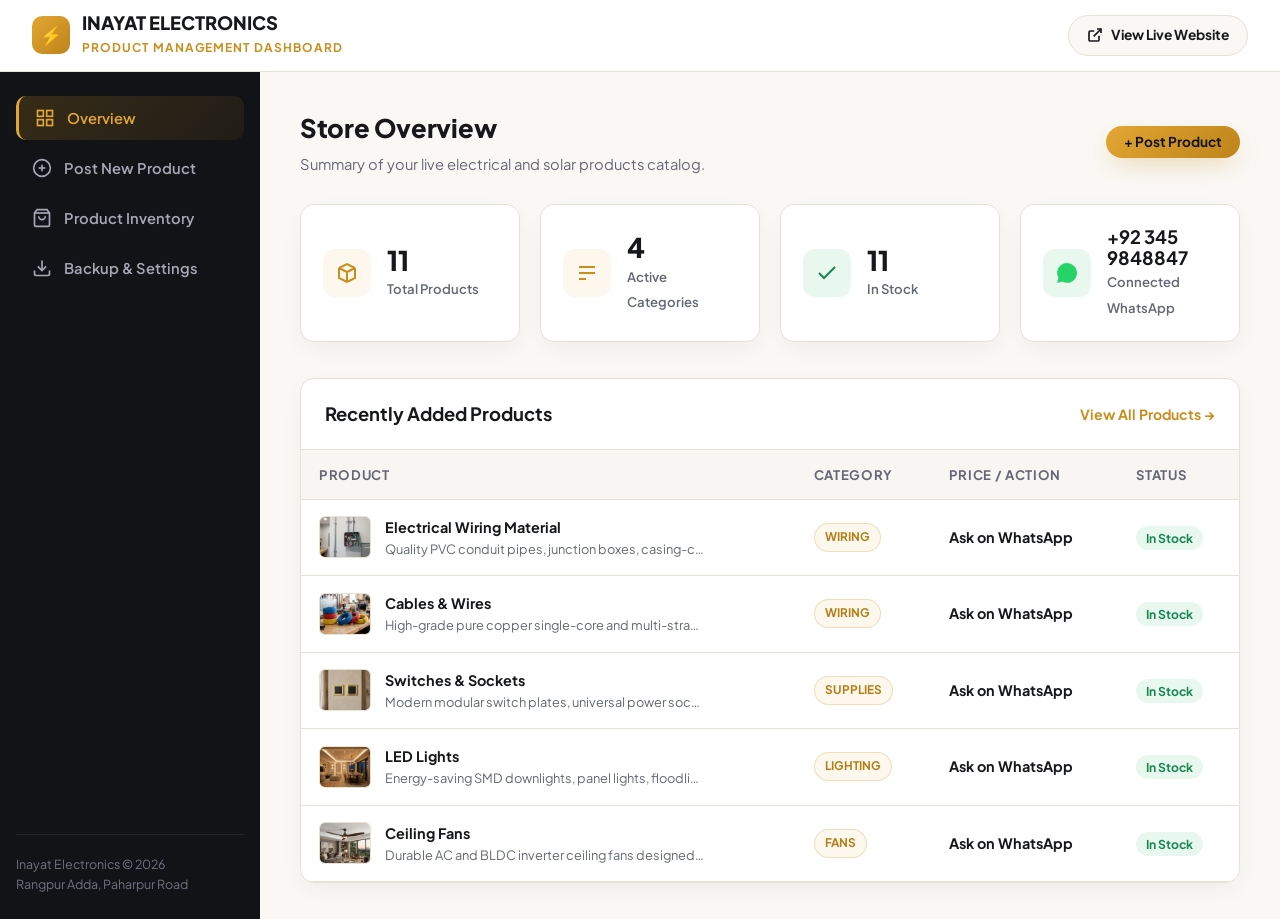
==== admin.html @ 4713bf26 "Add Product Posting Dashboard (admin.html, products.js, admin.css, admin.js)" ====
<!DOCTYPE html>
<html lang="en">
<head>
  <meta charset="UTF-8">
  <meta name="viewport" content="width=device-width, initial-scale=1.0">
  <title>Product Dashboard | Inayat Electronics</title>
  <meta name="robots" content="noindex, nofollow">

  <!-- Google Fonts -->
  <link rel="preconnect" href="https://fonts.googleapis.com">
  <link rel="preconnect" href="https://fonts.gstatic.com" crossorigin>
  <link href="https://fonts.googleapis.com/css2?family=Plus+Jakarta+Sans:wght@400;500;600;700;800&display=swap" rel="stylesheet">

  <!-- Public Design System + Admin Dashboard CSS -->
  <link rel="stylesheet" href="css/style.css">
  <link rel="stylesheet" href="css/admin.css">
</head>
<body class="admin-body">

  <!-- Admin Header -->
  <header class="admin-header">
    <a href="admin.html" class="admin-brand">
      <div class="admin-logo-badge">⚡</div>
      <div class="admin-title-wrap">
        <h1>INAYAT ELECTRONICS</h1>
        <span>Product Management Dashboard</span>
      </div>
    </a>

    <div class="admin-header-actions">
      <a href="index.html" class="btn-header-site" target="_blank" rel="noopener">
        <svg width="16" height="16" viewBox="0 0 24 24" fill="none" stroke="currentColor" stroke-width="2.5"><path d="M18 13v6a2 2 0 0 1-2 2H5a2 2 0 0 1-2-2V8a2 2 0 0 1 2-2h6"></path><polyline points="15 3 21 3 21 9"></polyline><line x1="10" y1="14" x2="21" y2="3"></line></svg>
        <span>View Live Website</span>
      </a>
    </div>
  </header>

  <!-- Admin Main Layout -->
  <div class="admin-layout">
    <!-- Sidebar Navigation -->
    <aside class="admin-sidebar">
      <nav class="admin-nav">
        <button class="nav-item-btn active" data-tab="overview">
          <svg viewBox="0 0 24 24" fill="none" stroke="currentColor" stroke-width="2"><rect x="3" y="3" width="7" height="7"></rect><rect x="14" y="3" width="7" height="7"></rect><rect x="14" y="14" width="7" height="7"></rect><rect x="3" y="14" width="7" height="7"></rect></svg>
          <span>Overview</span>
        </button>
        <button class="nav-item-btn" data-tab="post-product">
          <svg viewBox="0 0 24 24" fill="none" stroke="currentColor" stroke-width="2"><circle cx="12" cy="12" r="10"></circle><line x1="12" y1="8" x2="12" y2="16"></line><line x1="8" y1="12" x2="16" y2="12"></line></svg>
          <span>Post New Product</span>
        </button>
        <button class="nav-item-btn" data-tab="inventory">
          <svg viewBox="0 0 24 24" fill="none" stroke="currentColor" stroke-width="2"><path d="M6 2L3 6v14a2 2 0 0 0 2 2h14a2 2 0 0 0 2-2V6l-3-4z"></path><line x1="3" y1="6" x2="21" y2="6"></line><path d="M16 10a4 4 0 0 1-8 0"></path></svg>
          <span>Product Inventory</span>
        </button>
        <button class="nav-item-btn" data-tab="backup">
          <svg viewBox="0 0 24 24" fill="none" stroke="currentColor" stroke-width="2"><path d="M21 15v4a2 2 0 0 1-2 2H5a2 2 0 0 1-2-2v-4"></path><polyline points="7 10 12 15 17 10"></polyline><line x1="12" y1="15" x2="12" y2="3"></line></svg>
          <span>Backup &amp; Settings</span>
        </button>
      </nav>

      <div class="sidebar-footer">
        <p>Inayat Electronics &copy; 2026</p>
        <p>Rangpur Adda, Paharpur Road</p>
      </div>
    </aside>

    <!-- Main Workspace -->
    <main class="admin-main">
      
      <!-- TAB 1: OVERVIEW -->
      <section id="tab-overview" class="tab-content active">
        <div class="page-header-row">
          <div>
            <h2>Store Overview</h2>
            <p>Summary of your live electrical and solar products catalog.</p>
          </div>
          <button class="btn btn-gold btn-sm" onclick="switchAdminTab('post-product')">
            + Post Product
          </button>
        </div>

        <div class="stats-grid">
          <div class="stat-card">
            <div class="stat-icon">
              <svg viewBox="0 0 24 24" fill="none" stroke="currentColor" stroke-width="2"><path d="M20 7l-8-4-8 4m16 0l-8 4m8-4v10l-8 4m0-10L4 7m8 4v10M4 7v10l8 4"></path></svg>
            </div>
            <div class="stat-info">
              <h3 id="statTotalProducts">0</h3>
              <span>Total Products</span>
            </div>
          </div>

          <div class="stat-card">
            <div class="stat-icon">
              <svg viewBox="0 0 24 24" fill="none" stroke="currentColor" stroke-width="2"><path d="M4 6h16M4 12h16M4 18h7"></path></svg>
            </div>
            <div class="stat-info">
              <h3 id="statCategories">4</h3>
              <span>Active Categories</span>
            </div>
          </div>

          <div class="stat-card">
            <div class="stat-icon" style="background-color: #E8F8EE; color: #198754;">
              <svg viewBox="0 0 24 24" fill="none" stroke="currentColor" stroke-width="2"><polyline points="20 6 9 17 4 12"></polyline></svg>
            </div>
            <div class="stat-info">
              <h3 id="statInStock">0</h3>
              <span>In Stock</span>
            </div>
          </div>

          <div class="stat-card">
            <div class="stat-icon" style="background-color: #E8F8EE; color: #25D366;">
              <svg viewBox="0 0 24 24" fill="currentColor"><path d="M12.04 2c-5.46 0-9.91 4.45-9.91 9.91 0 1.75.46 3.45 1.32 4.95L2.05 22l5.25-1.38c1.45.79 3.08 1.21 4.74 1.21 5.46 0 9.91-4.45 9.91-9.91 0-2.65-1.03-5.14-2.9-7.01A9.82 9.82 0 0012.04 2z"/></svg>
            </div>
            <div class="stat-info">
              <h3 style="font-size: 1.15rem; font-weight: 700;">+92 345 9848847</h3>
              <span>Connected WhatsApp</span>
            </div>
          </div>
        </div>

        <div class="table-card">
          <div style="padding: 20px 24px; border-bottom: 1px solid var(--admin-border); display: flex; align-items: center; justify-content: space-between;">
            <h3 style="font-size: 1.15rem; font-weight: 700;">Recently Added Products</h3>
            <a href="#" onclick="switchAdminTab('inventory'); return false;" style="font-size: 0.88rem; font-weight: 700; color: var(--admin-gold);">View All Products &rarr;</a>
          </div>
          <table class="admin-table">
            <thead>
              <tr>
                <th>Product</th>
                <th>Category</th>
                <th>Price / Action</th>
                <th>Status</th>
              </tr>
            </thead>
            <tbody id="recentProductsTableBody">
              <!-- Rendered via JS -->
            </tbody>
          </table>
        </div>
      </section>

      <!-- TAB 2: POST NEW PRODUCT -->
      <section id="tab-post-product" class="tab-content">
        <div class="page-header-row">
          <div>
            <h2>Post a New Product</h2>
            <p>Add a product to your online catalog with real-time preview.</p>
          </div>
        </div>

        <div class="creator-split-grid">
          <!-- Form Panel -->
          <div class="form-panel-card">
            <form id="productCreatorForm">
              <div class="admin-form-group">
                <label for="postName" class="admin-form-label">Product Name / Title *</label>
                <input type="text" id="postName" class="admin-form-input" placeholder="e.g. Inverex Veyron 3.2kW Solar Inverter" required>
              </div>

              <div class="admin-form-row">
                <div class="admin-form-group">
                  <label for="postCategory" class="admin-form-label">Category *</label>
                  <select id="postCategory" class="admin-form-select">
                    <option value="wiring">Wiring &amp; Protection</option>
                    <option value="fixtures">Lighting &amp; Fans</option>
                    <option value="solar">Solar Energy</option>
                    <option value="supplies">Electrical Supplies</option>
                  </select>
                </div>

                <div class="admin-form-group">
                  <label for="postTag" class="admin-form-label">Badge Tag (e.g. Solar, Fans, Wiring)</label>
                  <input type="text" id="postTag" class="admin-form-input" placeholder="e.g. Solar">
                </div>
              </div>

              <div class="admin-form-group">
                <label for="postPrice" class="admin-form-label">Price Display (Optional)</label>
                <input type="text" id="postPrice" class="admin-form-input" placeholder="e.g. Rs. 4,500 or leave as Ask on WhatsApp" value="Ask on WhatsApp">
              </div>

              <div class="admin-form-group">
                <label for="postDesc" class="admin-form-label">Short Description *</label>
                <textarea id="postDesc" class="admin-form-textarea" rows="3" placeholder="Describe key specs, wattage, warranty, or brand details..." required></textarea>
              </div>

              <!-- Product Image Selection -->
              <div class="admin-form-group">
                <label class="admin-form-label">Product Image *</label>
                <input type="text" id="postImage" class="admin-form-input" placeholder="Image path or URL" value="assets/images/solar-inverter.jpg">
                
                <div style="margin-top: 8px;">
                  <span style="font-size: 0.8rem; color: var(--admin-text-muted); font-weight: 600;">Or pick from shop gallery:</span>
                  <div class="image-preset-picker" id="presetPicker">
                    <button type="button" class="preset-img-btn" data-img="assets/images/solar-inverter.jpg" title="Solar Inverter">
                      <img src="assets/images/solar-inverter.jpg" alt="Solar Inverter">
                    </button>
                    <button type="button" class="preset-img-btn" data-img="assets/images/solar-installation.jpg" title="Solar Panels">
                      <img src="assets/images/solar-installation.jpg" alt="Solar Panels">
                    </button>
                    <button type="button" class="preset-img-btn" data-img="assets/images/solar-battery.jpg" title="Solar Battery">
                      <img src="assets/images/solar-battery.jpg" alt="Solar Battery">
                    </button>
                    <button type="button" class="preset-img-btn" data-img="assets/images/ceiling-fan.jpg" title="Ceiling Fan">
                      <img src="assets/images/ceiling-fan.jpg" alt="Ceiling Fan">
                    </button>
                    <button type="button" class="preset-img-btn" data-img="assets/images/exhaust-fan.jpg" title="Exhaust Fan">
                      <img src="assets/images/exhaust-fan.jpg" alt="Exhaust Fan">
                    </button>
                    <button type="button" class="preset-img-btn" data-img="assets/images/led-lighting.jpg" title="LED Lighting">
                      <img src="assets/images/led-lighting.jpg" alt="LED Lighting">
                    </button>
                    <button type="button" class="preset-img-btn" data-img="assets/images/switches-sockets.jpg" title="Switches & Sockets">
                      <img src="assets/images/switches-sockets.jpg" alt="Switches & Sockets">
                    </button>
                    <button type="button" class="preset-img-btn" data-img="assets/images/distribution-board.jpg" title="Breaker Panel">
                      <img src="assets/images/distribution-board.jpg" alt="Distribution Board">
                    </button>
                    <button type="button" class="preset-img-btn" data-img="assets/images/cables-wires.jpg" title="Cables & Wires">
                      <img src="assets/images/cables-wires.jpg" alt="Cables & Wires">
                    </button>
                    <button type="button" class="preset-img-btn" data-img="assets/images/home-wiring.jpg" title="Wiring Materials">
                      <img src="assets/images/home-wiring.jpg" alt="Wiring Materials">
                    </button>
                  </div>
                </div>

                <div style="margin-top: 10px;">
                  <label class="upload-file-btn">
                    <svg width="18" height="18" viewBox="0 0 24 24" fill="none" stroke="currentColor" stroke-width="2"><path d="M21 15v4a2 2 0 0 1-2 2H5a2 2 0 0 1-2-2v-4"></path><polyline points="17 8 12 3 7 8"></polyline><line x1="12" y1="3" x2="12" y2="15"></line></svg>
                    <span>Upload Custom Photo From Computer</span>
                    <input type="file" id="postImageUpload" accept="image/*" style="display: none;">
                  </label>
                </div>
              </div>

              <div class="checkbox-row">
                <input type="checkbox" id="postInStock" checked>
                <label for="postInStock">Product is currently Available in Stock</label>
              </div>

              <button type="submit" class="btn-admin-primary">
                <svg width="18" height="18" viewBox="0 0 24 24" fill="none" stroke="currentColor" stroke-width="2.5"><line x1="12" y1="5" x2="12" y2="19"></line><line x1="5" y1="12" x2="19" y2="12"></line></svg>
                <span>Publish Product to Website</span>
              </button>
            </form>
          </div>

          <!-- Sticky Live Preview Panel -->
          <div class="preview-panel-card">
            <h3>Live Card Preview</h3>
            <p class="preview-sub">This is exactly how the product card appears to customers on your live site.</p>
            
            <div id="cardPreviewContainer">
              <!-- Dynamically populated -->
            </div>
          </div>
        </div>
      </section>

      <!-- TAB 3: INVENTORY MANAGEMENT -->
      <section id="tab-inventory" class="tab-content">
        <div class="page-header-row">
          <div>
            <h2>Product Inventory</h2>
            <p>Manage, edit, toggle stock, or remove products.</p>
          </div>
          <button class="btn btn-gold btn-sm" onclick="switchAdminTab('post-product')">
            + Add Product
          </button>
        </div>

        <div class="inventory-controls-row">
          <div class="inventory-search-wrap">
            <svg class="inventory-search-icon" viewBox="0 0 24 24" fill="none" stroke="currentColor" stroke-width="2"><circle cx="11" cy="11" r="8"></circle><line x1="21" y1="21" x2="16.65" y2="16.65"></line></svg>
            <input type="text" id="inventorySearch" class="admin-form-input" placeholder="Search product name...">
          </div>

          <div style="display: flex; gap: 10px;">
            <select id="inventoryCategoryFilter" class="admin-form-select" style="width: auto;">
              <option value="all">All Categories</option>
              <option value="wiring">Wiring &amp; Protection</option>
              <option value="fixtures">Lighting &amp; Fans</option>
              <option value="solar">Solar Energy</option>
              <option value="supplies">Electrical Supplies</option>
            </select>
          </div>
        </div>

        <div class="table-card">
          <table class="admin-table">
            <thead>
              <tr>
                <th>Product</th>
                <th>Category</th>
                <th>Price</th>
                <th>Status</th>
                <th>WhatsApp Action</th>
                <th style="text-align: right;">Actions</th>
              </tr>
            </thead>
            <tbody id="inventoryTableBody">
              <!-- Rendered via JS -->
            </tbody>
          </table>
        </div>
      </section>

      <!-- TAB 4: BACKUP & SETTINGS -->
      <section id="tab-backup" class="tab-content">
        <div class="page-header-row">
          <div>
            <h2>Backup &amp; Catalog Settings</h2>
            <p>Export your inventory for safety or reset catalog anytime.</p>
          </div>
        </div>

        <div class="creator-split-grid">
          <div class="form-panel-card">
            <h3 style="font-size: 1.15rem; font-weight: 700; margin-bottom: 12px;">Export Products Backup</h3>
            <p style="font-size: 0.9rem; color: var(--admin-text-muted); margin-bottom: 18px;">
              Download a JSON backup of all your products. You can save this file on your computer or share it.
            </p>
            <button class="btn btn-gold btn-sm" id="btnExportJSON">
              Download Products JSON
            </button>

            <hr style="margin: 28px 0; border: none; border-top: 1px solid var(--admin-border);">

            <h3 style="font-size: 1.15rem; font-weight: 700; margin-bottom: 12px;">Restore / Import Products</h3>
            <p style="font-size: 0.9rem; color: var(--admin-text-muted); margin-bottom: 14px;">
              Import a previously saved JSON file to restore products.
            </p>
            <input type="file" id="importJSONFile" accept=".json" class="admin-form-input" style="margin-bottom: 12px;">
            <button class="btn btn-outline btn-sm" id="btnImportJSON">
              Import from File
            </button>

            <hr style="margin: 28px 0; border: none; border-top: 1px solid var(--admin-border);">

            <h3 style="font-size: 1.15rem; font-weight: 700; color: var(--admin-danger); margin-bottom: 12px;">Reset to Factory Defaults</h3>
            <p style="font-size: 0.9rem; color: var(--admin-text-muted); margin-bottom: 14px;">
              Restore the original 11 products with high resolution photography.
            </p>
            <button class="btn-admin-secondary" id="btnResetDefaults" style="color: var(--admin-danger); border-color: #F8D7DA;">
              Reset to 11 Default Products
            </button>
          </div>

          <div class="form-panel-card">
            <h3 style="font-size: 1.15rem; font-weight: 700; margin-bottom: 12px;">Store Details</h3>
            <div style="font-size: 0.92rem; line-height: 1.7; color: var(--admin-text-main);">
              <p><strong>Shop:</strong> Inayat Electronics</p>
              <p><strong>WhatsApp:</strong> +92 345 9848847</p>
              <p><strong>Location:</strong> Rangpur Adda, Paharpur Road</p>
              <p><strong>Timings:</strong> 7 Days a week: 8:00 AM - 5:00 PM</p>
            </div>
            <div style="margin-top: 24px; padding: 14px; border-radius: 10px; background-color: var(--admin-gold-light); border: 1px solid rgba(201, 142, 31, 0.25);">
              <span style="font-size: 0.85rem; font-weight: 700; color: var(--admin-gold-hover);">Pro Tip:</span>
              <p style="font-size: 0.82rem; color: var(--admin-text-muted); margin-top: 4px;">
                Any product you post here appears immediately on the main homepage. Customers can tap "Ask on WhatsApp" to message you directly about it.
              </p>
            </div>
          </div>
        </div>
      </section>

    </main>
  </div>

  <!-- Edit Product Modal -->
  <div class="admin-modal-backdrop" id="editModal">
    <div class="admin-modal-box">
      <div class="modal-header-row">
        <h3>Edit Product</h3>
        <button class="modal-close-btn" id="closeEditModal">&times;</button>
      </div>

      <form id="productEditForm">
        <input type="hidden" id="editId">
        <div class="admin-form-group">
          <label for="editName" class="admin-form-label">Product Name *</label>
          <input type="text" id="editName" class="admin-form-input" required>
        </div>

        <div class="admin-form-row">
          <div class="admin-form-group">
            <label for="editCategory" class="admin-form-label">Category *</label>
            <select id="editCategory" class="admin-form-select">
              <option value="wiring">Wiring &amp; Protection</option>
              <option value="fixtures">Lighting &amp; Fans</option>
              <option value="solar">Solar Energy</option>
              <option value="supplies">Electrical Supplies</option>
            </select>
          </div>
          <div class="admin-form-group">
            <label for="editTag" class="admin-form-label">Tag / Badge</label>
            <input type="text" id="editTag" class="admin-form-input">
          </div>
        </div>

        <div class="admin-form-group">
          <label for="editPrice" class="admin-form-label">Price Display</label>
          <input type="text" id="editPrice" class="admin-form-input">
        </div>

        <div class="admin-form-group">
          <label for="editDesc" class="admin-form-label">Description *</label>
          <textarea id="editDesc" class="admin-form-textarea" rows="3" required></textarea>
        </div>

        <div class="admin-form-group">
          <label for="editImage" class="admin-form-label">Image Path / URL</label>
          <input type="text" id="editImage" class="admin-form-input">
        </div>

        <div class="checkbox-row">
          <input type="checkbox" id="editInStock">
          <label for="editInStock">In Stock</label>
        </div>

        <div style="display: flex; gap: 12px; margin-top: 24px;">
          <button type="submit" class="btn-admin-primary">Save Changes</button>
          <button type="button" class="btn-admin-secondary" id="cancelEditBtn">Cancel</button>
        </div>
      </form>
    </div>
  </div>

  <!-- Delete Confirmation Modal -->
  <div class="admin-modal-backdrop" id="deleteModal">
    <div class="admin-modal-box" style="max-width: 420px; text-align: center;">
      <h3 style="color: var(--admin-danger); margin-bottom: 12px;">Delete Product?</h3>
      <p id="deleteModalMessage" style="font-size: 0.95rem; color: var(--admin-text-muted); margin-bottom: 24px;">
        Are you sure you want to delete this product?
      </p>
      <div style="display: flex; gap: 12px; justify-content: center;">
        <button class="btn btn-gold btn-sm" id="confirmDeleteBtn" style="background: var(--admin-danger); color: #fff;">Yes, Delete</button>
        <button class="btn btn-outline btn-sm" id="cancelDeleteBtn">Cancel</button>
      </div>
    </div>
  </div>

  <!-- Toast Notification Container -->
  <div class="admin-toast-container" id="adminToastContainer"></div>

  <!-- Scripts -->
  <script src="js/config.js"></script>
  <script src="js/products.js"></script>
  <script src="js/admin.js"></script>
</body>
</html>
---- css/style.css ----
/* ==========================================================
   INAYAT ELECTRONICS - DESIGN SYSTEM & STYLESHEET
   Aesthetics: Warm Ivory, Deep Charcoal, Polished Warm Gold,
               Subtle Beige Borders, Soft Elevation, Premium Pakistani Business
   ========================================================== */

:root {
  /* Surface & Background Colors */
  --bg-primary: #FAF8F5;          /* Warm off-white / ivory */
  --bg-secondary: #F3EFE6;        /* Subtle warm ivory contrast */
  --bg-tertiary: #EBE5D8;         /* Warm neutral tone */
  --bg-card: #FFFFFF;             /* Pure white cards */
  --bg-dark: #121316;             /* Deep charcoal / black sections */
  --bg-dark-elevated: #1B1D22;    /* Elevated dark cards */
  --bg-dark-surface: #242730;     /* Dark interactive elements */
  
  /* Accent & Gold Palette */
  --gold-primary: #C98E1F;        /* Refined warm gold */
  --gold-vibrant: #DFA128;        /* Brighter gold for hover/highlights */
  --gold-hover: #B57D15;          /* Deep rich gold */
  --gold-light: #FDF8EE;          /* Pale gold tint for badges */
  --gold-glow: rgba(201, 142, 31, 0.16);
  --gold-border: rgba(201, 142, 31, 0.28);
  --gold-gradient: linear-gradient(135deg, #E2A633 0%, #BE8419 100%);
  --gold-gradient-soft: linear-gradient(135deg, rgba(226, 166, 51, 0.12) 0%, rgba(190, 132, 25, 0.04) 100%);

  /* Text Colors */
  --text-main: #17181C;           /* High contrast readable dark */
  --text-muted: #575B66;          /* Medium slate gray for body */
  --text-subtle: #818694;         /* Subtle secondary text */
  --text-light: #F7F8FA;          /* Crisp light for dark sections */
  --text-light-muted: #A3A8B5;    /* Light section body text */

  /* Borders & Dividers */
  --border-subtle: #E8E2D5;        /* Soft beige border */
  --border-light: rgba(255, 255, 255, 0.1);
  --border-dark: #272A33;

  /* Shadows & Elevation */
  --shadow-sm: 0 2px 6px rgba(18, 19, 22, 0.03), 0 1px 2px rgba(18, 19, 22, 0.02);
  --shadow-md: 0 12px 28px -8px rgba(18, 19, 22, 0.06), 0 4px 10px -2px rgba(18, 19, 22, 0.02);
  --shadow-lg: 0 22px 48px -12px rgba(18, 19, 22, 0.09), 0 8px 16px -4px rgba(18, 19, 22, 0.03);
  --shadow-gold: 0 10px 24px -6px rgba(201, 142, 31, 0.35);

  /* Radius */
  --radius-sm: 8px;
  --radius-md: 14px;
  --radius-lg: 20px;
  --radius-xl: 28px;
  --radius-pill: 9999px;

  /* Spacing Tokens */
  --container-max: 1240px;
  --header-height: 80px;
  --transition-fast: 0.2s cubic-bezier(0.16, 1, 0.3, 1);
  --transition-normal: 0.3s cubic-bezier(0.16, 1, 0.3, 1);
}

/* Reset & Box Sizing */
*, *::before, *::after {
  box-sizing: border-box;
  margin: 0;
  padding: 0;
}

html {
  font-family: 'Plus Jakarta Sans', -apple-system, BlinkMacSystemFont, 'Segoe UI', Roboto, Helvetica, Arial, sans-serif;
  color: var(--text-main);
  background-color: var(--bg-primary);
  line-height: 1.6;
  scroll-behavior: smooth;
  -webkit-font-smoothing: antialiased;
  -moz-osx-font-smoothing: grayscale;
}

body {
  overflow-x: hidden;
  position: relative;
}

img {
  max-width: 100%;
  height: auto;
  display: block;
}

a {
  color: inherit;
  text-decoration: none;
  transition: color var(--transition-fast);
}

button {
  font-family: inherit;
  cursor: pointer;
  border: none;
  background: none;
}

ul {
  list-style: none;
}

/* Accessibility: Skip Link */
.skip-link {
  position: absolute;
  top: -60px;
  left: 20px;
  background: var(--gold-primary);
  color: #fff;
  padding: 10px 18px;
  z-index: 9999;
  border-radius: var(--radius-sm);
  font-weight: 600;
  transition: top var(--transition-fast);
}
.skip-link:focus {
  top: 15px;
}

/* Layout Utilities */
.container {
  width: 100%;
  max-width: var(--container-max);
  margin-left: auto;
  margin-right: auto;
  padding-left: 24px;
  padding-right: 24px;
}

.section {
  padding-top: 96px;
  padding-bottom: 96px;
  position: relative;
}

.section-dark {
  background-color: var(--bg-dark);
  color: var(--text-light);
}

.section-secondary {
  background-color: var(--bg-secondary);
}

/* Section Header Component */
.section-header {
  text-align: center;
  max-width: 680px;
  margin: 0 auto 60px auto;
}

.section-header.left-aligned {
  text-align: left;
  margin-left: 0;
}

.badge {
  display: inline-flex;
  align-items: center;
  gap: 8px;
  padding: 6px 14px;
  border-radius: var(--radius-pill);
  font-size: 0.82rem;
  font-weight: 700;
  text-transform: uppercase;
  letter-spacing: 0.08em;
  margin-bottom: 16px;
  background-color: var(--gold-light);
  color: var(--gold-hover);
  border: 1px solid var(--gold-border);
}

.section-dark .badge {
  background-color: rgba(201, 142, 31, 0.15);
  color: var(--gold-vibrant);
  border-color: rgba(201, 142, 31, 0.3);
}

.section-title {
  font-size: clamp(2rem, 3.2vw, 2.75rem);
  font-weight: 800;
  line-height: 1.22;
  color: var(--text-main);
  letter-spacing: -0.02em;
  margin-bottom: 16px;
}

.section-dark .section-title {
  color: var(--text-light);
}

.section-desc {
  font-size: 1.06rem;
  color: var(--text-muted);
  line-height: 1.65;
}

.section-dark .section-desc {
  color: var(--text-light-muted);
}

/* Button System */
.btn {
  display: inline-flex;
  align-items: center;
  justify-content: center;
  gap: 10px;
  padding: 13px 26px;
  border-radius: var(--radius-pill);
  font-size: 0.95rem;
  font-weight: 700;
  line-height: 1;
  transition: all var(--transition-normal);
  white-space: nowrap;
  text-decoration: none;
}

.btn svg {
  width: 18px;
  height: 18px;
  transition: transform var(--transition-fast);
}

.btn:hover svg {
  transform: translateX(3px);
}

.btn-gold {
  background: var(--gold-gradient);
  color: #121316;
  box-shadow: var(--shadow-gold);
}

.btn-gold:hover {
  background: linear-gradient(135deg, #ECC047 0%, #CA8D1A 100%);
  transform: translateY(-2px);
  box-shadow: 0 12px 28px -4px rgba(201, 142, 31, 0.45);
}

.btn-outline {
  background-color: transparent;
  color: var(--text-main);
  border: 1.5px solid var(--border-subtle);
}

.btn-outline:hover {
  background-color: #FFFFFF;
  border-color: var(--gold-primary);
  color: var(--gold-hover);
  transform: translateY(-2px);
  box-shadow: var(--shadow-sm);
}

.btn-dark-outline {
  background-color: transparent;
  color: var(--text-light);
  border: 1.5px solid var(--border-light);
}

.btn-dark-outline:hover {
  background-color: rgba(255, 255, 255, 0.06);
  border-color: var(--gold-vibrant);
  color: var(--gold-vibrant);
  transform: translateY(-2px);
}

.btn-whatsapp {
  background-color: #25D366;
  color: #FFFFFF;
  box-shadow: 0 8px 20px -4px rgba(37, 211, 102, 0.35);
}

.btn-whatsapp:hover {
  background-color: #22BF5B;
  transform: translateY(-2px);
  box-shadow: 0 12px 26px -4px rgba(37, 211, 102, 0.45);
}

.btn-sm {
  padding: 9px 18px;
  font-size: 0.85rem;
}

/* ==========================================================
   1. NAVBAR
   ========================================================== */
.site-header {
  position: sticky;
  top: 0;
  left: 0;
  width: 100%;
  z-index: 1000;
  background-color: rgba(250, 248, 245, 0.92);
  backdrop-filter: blur(14px);
  -webkit-backdrop-filter: blur(14px);
  border-bottom: 1px solid var(--border-subtle);
  transition: all var(--transition-normal);
}

.site-header.scrolled {
  background-color: rgba(250, 248, 245, 0.98);
  box-shadow: var(--shadow-md);
  border-bottom-color: rgba(232, 226, 213, 0.7);
}

.navbar-inner {
  display: flex;
  align-items: center;
  justify-content: space-between;
  height: var(--header-height);
  transition: height var(--transition-normal);
}

.site-header.scrolled .navbar-inner {
  height: 68px;
}

/* Logo */
.brand-logo {
  display: flex;
  flex-direction: column;
  text-decoration: none;
}

.brand-name {
  font-size: 1.35rem;
  font-weight: 800;
  letter-spacing: -0.01em;
  color: var(--text-main);
  line-height: 1.1;
  display: flex;
  align-items: center;
  gap: 6px;
}

.brand-name span {
  color: var(--gold-primary);
}

.brand-tagline {
  font-size: 0.72rem;
  text-transform: uppercase;
  letter-spacing: 0.08em;
  font-weight: 600;
  color: var(--text-muted);
}

/* Navigation Links */
.nav-menu {
  display: flex;
  align-items: center;
  gap: 32px;
}

.nav-link {
  font-size: 0.94rem;
  font-weight: 600;
  color: var(--text-muted);
  position: relative;
  padding: 6px 0;
}

.nav-link:hover,
.nav-link.active {
  color: var(--text-main);
}

.nav-link::after {
  content: '';
  position: absolute;
  bottom: 0;
  left: 0;
  width: 0%;
  height: 2px;
  background-color: var(--gold-primary);
  transition: width var(--transition-normal);
  border-radius: 2px;
}

.nav-link:hover::after,
.nav-link.active::after {
  width: 100%;
}

.nav-cta-wrapper {
  display: flex;
  align-items: center;
  gap: 16px;
}

/* Mobile Hamburger Toggle */
.mobile-nav-toggle {
  display: none;
  flex-direction: column;
  justify-content: center;
  gap: 5px;
  width: 40px;
  height: 40px;
  padding: 8px;
  border-radius: var(--radius-sm);
  background-color: transparent;
  cursor: pointer;
  z-index: 1002;
}

.mobile-nav-toggle span {
  display: block;
  width: 100%;
  height: 2px;
  background-color: var(--text-main);
  border-radius: 2px;
  transition: transform var(--transition-fast), opacity var(--transition-fast);
}

.mobile-nav-toggle.open span:nth-child(1) {
  transform: translateY(7px) rotate(45deg);
}

.mobile-nav-toggle.open span:nth-child(2) {
  opacity: 0;
}

.mobile-nav-toggle.open span:nth-child(3) {
  transform: translateY(-7px) rotate(-45deg);
}

/* Mobile Drawer */
.mobile-nav-drawer {
  display: none;
  position: fixed;
  top: 0;
  right: 0;
  width: 300px;
  height: 100vh;
  background-color: #FFFFFF;
  box-shadow: -8px 0 28px rgba(0, 0, 0, 0.12);
  z-index: 1001;
  padding: 90px 24px 30px 24px;
  flex-direction: column;
  justify-content: space-between;
  transform: translateX(100%);
  transition: transform var(--transition-normal);
}

.mobile-nav-drawer.open {
  transform: translateX(0);
}

.mobile-menu-links {
  display: flex;
  flex-direction: column;
  gap: 16px;
}

.mobile-nav-link {
  font-size: 1.1rem;
  font-weight: 700;
  color: var(--text-main);
  padding: 8px 0;
  border-bottom: 1px solid var(--border-subtle);
  display: block;
}

.mobile-nav-link:hover {
  color: var(--gold-primary);
}

.mobile-backdrop {
  display: none;
  position: fixed;
  inset: 0;
  background-color: rgba(18, 19, 22, 0.45);
  backdrop-filter: blur(4px);
  z-index: 1000;
  opacity: 0;
  transition: opacity var(--transition-normal);
}

.mobile-backdrop.open {
  display: block;
  opacity: 1;
}

/* ==========================================================
   2. HERO SECTION
   ========================================================== */
.hero-section {
  padding-top: 60px;
  padding-bottom: 90px;
  overflow: hidden;
}

.hero-grid {
  display: grid;
  grid-template-columns: 1.05fr 0.95fr;
  gap: 56px;
  align-items: center;
}

.hero-content {
  max-width: 600px;
}

.hero-heading {
  font-size: clamp(2.4rem, 4.2vw, 3.4rem);
  font-weight: 800;
  line-height: 1.16;
  letter-spacing: -0.025em;
  color: var(--text-main);
  margin-bottom: 20px;
}

.hero-heading span.accent {
  color: var(--gold-primary);
  position: relative;
  display: inline-block;
}

.hero-description {
  font-size: 1.12rem;
  color: var(--text-muted);
  line-height: 1.7;
  margin-bottom: 34px;
}

.hero-actions {
  display: flex;
  align-items: center;
  gap: 16px;
  flex-wrap: wrap;
  margin-bottom: 38px;
}

.hero-trust-bar {
  display: flex;
  align-items: center;
  gap: 12px;
  padding: 14px 20px;
  background-color: var(--bg-card);
  border: 1px solid var(--border-subtle);
  border-radius: var(--radius-pill);
  box-shadow: var(--shadow-sm);
  width: fit-content;
}

.hero-trust-bar .trust-icon {
  display: flex;
  align-items: center;
  color: var(--gold-primary);
}

.hero-trust-text {
  font-size: 0.88rem;
  font-weight: 700;
  color: var(--text-main);
  letter-spacing: 0.01em;
}

/* Hero Media Showcase */
.hero-media-wrapper {
  position: relative;
}

.hero-media-card {
  position: relative;
  border-radius: var(--radius-xl);
  overflow: hidden;
  box-shadow: var(--shadow-lg);
  border: 1px solid var(--border-subtle);
  background-color: #FFFFFF;
}

.hero-media-card img {
  width: 100%;
  height: 480px;
  object-fit: cover;
  display: block;
}

/* Hero Floating Badges */
.hero-floating-badge {
  position: absolute;
  bottom: 24px;
  left: 24px;
  background: rgba(18, 19, 22, 0.88);
  backdrop-filter: blur(12px);
  -webkit-backdrop-filter: blur(12px);
  border: 1px solid rgba(255, 255, 255, 0.12);
  border-radius: var(--radius-md);
  padding: 14px 18px;
  color: #FFFFFF;
  display: flex;
  align-items: center;
  gap: 12px;
  box-shadow: 0 14px 30px rgba(0, 0, 0, 0.3);
}

.hero-floating-badge .badge-icon-box {
  width: 38px;
  height: 38px;
  border-radius: 50%;
  background: var(--gold-gradient);
  display: flex;
  align-items: center;
  justify-content: center;
  color: #121316;
  font-size: 1.1rem;
}

.hero-floating-badge .badge-title {
  font-size: 0.92rem;
  font-weight: 700;
  line-height: 1.2;
}

.hero-floating-badge .badge-sub {
  font-size: 0.78rem;
  color: var(--text-light-muted);
}

/* ==========================================================
   3. SERVICES SECTION
   ========================================================== */
.services-grid {
  display: grid;
  grid-template-columns: repeat(3, 1fr);
  gap: 28px;
}

.service-card {
  background-color: var(--bg-card);
  border: 1px solid var(--border-subtle);
  border-radius: var(--radius-lg);
  padding: 34px 28px;
  transition: all var(--transition-normal);
  display: flex;
  flex-direction: column;
  justify-content: space-between;
  position: relative;
  overflow: hidden;
}

.service-card::before {
  content: '';
  position: absolute;
  top: 0;
  left: 0;
  width: 100%;
  height: 3px;
  background: var(--gold-gradient);
  opacity: 0;
  transition: opacity var(--transition-normal);
}

.service-card:hover {
  transform: translateY(-6px);
  box-shadow: var(--shadow-lg);
  border-color: var(--gold-border);
}

.service-card:hover::before {
  opacity: 1;
}

.service-icon-box {
  width: 58px;
  height: 58px;
  border-radius: var(--radius-md);
  background-color: var(--gold-light);
  border: 1px solid var(--gold-border);
  color: var(--gold-primary);
  display: flex;
  align-items: center;
  justify-content: center;
  margin-bottom: 22px;
  transition: all var(--transition-fast);
}

.service-card:hover .service-icon-box {
  background: var(--gold-gradient);
  color: #121316;
  transform: scale(1.05);
}

.service-icon-box svg {
  width: 28px;
  height: 28px;
}

.service-title {
  font-size: 1.28rem;
  font-weight: 700;
  color: var(--text-main);
  margin-bottom: 12px;
}

.service-desc {
  font-size: 0.95rem;
  color: var(--text-muted);
  line-height: 1.6;
  margin-bottom: 24px;
}

.service-cta-link {
  display: inline-flex;
  align-items: center;
  gap: 8px;
  font-size: 0.9rem;
  font-weight: 700;
  color: var(--gold-hover);
  margin-top: auto;
  transition: gap var(--transition-fast);
}

.service-cta-link svg {
  width: 16px;
  height: 16px;
  transition: transform var(--transition-fast);
}

.service-card:hover .service-cta-link svg {
  transform: translateX(4px);
}

/* ==========================================================
   4. PRODUCTS & SOLUTIONS SECTION
   ========================================================== */
.products-filter-bar {
  display: flex;
  align-items: center;
  justify-content: center;
  gap: 10px;
  flex-wrap: wrap;
  margin-bottom: 48px;
}

.filter-btn {
  padding: 9px 20px;
  border-radius: var(--radius-pill);
  font-size: 0.88rem;
  font-weight: 600;
  color: var(--text-muted);
  background-color: var(--bg-card);
  border: 1px solid var(--border-subtle);
  transition: all var(--transition-fast);
}

.filter-btn:hover {
  color: var(--text-main);
  border-color: var(--gold-primary);
}

.filter-btn.active {
  background-color: var(--text-main);
  color: #FFFFFF;
  border-color: var(--text-main);
}

.products-grid {
  display: grid;
  grid-template-columns: repeat(4, 1fr);
  gap: 24px;
}

.product-card {
  background-color: var(--bg-card);
  border: 1px solid var(--border-subtle);
  border-radius: var(--radius-lg);
  overflow: hidden;
  display: flex;
  flex-direction: column;
  transition: all var(--transition-normal);
  box-shadow: var(--shadow-sm);
}

.product-card:hover {
  transform: translateY(-5px);
  box-shadow: var(--shadow-lg);
  border-color: var(--gold-border);
}

.product-thumb-box {
  position: relative;
  width: 100%;
  height: 200px;
  background-color: #F7F5F0;
  overflow: hidden;
}

.product-thumb-box img {
  width: 100%;
  height: 100%;
  object-fit: cover;
  transition: transform 0.4s ease;
}

.product-card:hover .product-thumb-box img {
  transform: scale(1.05);
}

.product-category-tag {
  position: absolute;
  top: 12px;
  left: 12px;
  padding: 4px 10px;
  border-radius: var(--radius-pill);
  font-size: 0.72rem;
  font-weight: 700;
  text-transform: uppercase;
  letter-spacing: 0.06em;
  background: rgba(255, 255, 255, 0.92);
  color: var(--text-main);
  backdrop-filter: blur(6px);
}

.product-info {
  padding: 20px;
  display: flex;
  flex-direction: column;
  flex-grow: 1;
}

.product-title-row {
  display: flex;
  align-items: flex-start;
  justify-content: space-between;
  gap: 8px;
  margin-bottom: 8px;
}

.product-name {
  font-size: 1.1rem;
  font-weight: 700;
  color: var(--text-main);
  line-height: 1.3;
  margin-bottom: 0;
}

.product-price-tag {
  font-size: 0.82rem;
  font-weight: 800;
  color: var(--gold-hover);
  background-color: var(--gold-light);
  padding: 3px 8px;
  border-radius: var(--radius-sm);
  white-space: nowrap;
  border: 1px solid var(--gold-border);
}

.product-stock-tag.out-of-stock {
  position: absolute;
  top: 12px;
  right: 12px;
  background-color: rgba(229, 62, 62, 0.9);
  color: #FFFFFF;
  font-size: 0.72rem;
  font-weight: 700;
  padding: 3px 8px;
  border-radius: var(--radius-pill);
  backdrop-filter: blur(4px);
}

.product-description {
  font-size: 0.88rem;
  color: var(--text-muted);
  line-height: 1.55;
  margin-bottom: 20px;
  flex-grow: 1;
}

.product-card .btn-whatsapp {
  width: 100%;
  padding: 10px 16px;
  font-size: 0.86rem;
  border-radius: var(--radius-md);
}

/* ==========================================================
   5. WHY CHOOSE US SECTION
   ========================================================== */
.why-choose-section {
  background-color: var(--bg-primary);
  border-top: 1px solid var(--border-subtle);
  border-bottom: 1px solid var(--border-subtle);
}

.why-grid {
  display: grid;
  grid-template-columns: repeat(4, 1fr);
  gap: 24px;
}

.why-card {
  background-color: var(--bg-card);
  border: 1px solid var(--border-subtle);
  border-radius: var(--radius-md);
  padding: 26px 22px;
  transition: all var(--transition-fast);
  display: flex;
  flex-direction: column;
  gap: 14px;
}

.why-card:hover {
  border-color: var(--gold-primary);
  transform: translateY(-3px);
  box-shadow: var(--shadow-md);
}

.why-icon {
  width: 44px;
  height: 44px;
  border-radius: var(--radius-sm);
  background-color: var(--gold-light);
  color: var(--gold-hover);
  display: flex;
  align-items: center;
  justify-content: center;
  border: 1px solid var(--gold-border);
}

.why-icon svg {
  width: 22px;
  height: 22px;
}

.why-title {
  font-size: 1.05rem;
  font-weight: 700;
  color: var(--text-main);
  line-height: 1.3;
}

.why-text {
  font-size: 0.9rem;
  color: var(--text-muted);
  line-height: 1.55;
}

/* ==========================================================
   6. SOLAR SECTION (DEEP CHARCOAL DARK THEME)
   ========================================================== */
.solar-section {
  background: radial-gradient(circle at 80% 20%, rgba(201, 142, 31, 0.08) 0%, transparent 60%), #121316;
  color: var(--text-light);
  position: relative;
  overflow: hidden;
}

.solar-grid {
  display: grid;
  grid-template-columns: 1.1fr 0.9fr;
  gap: 60px;
  align-items: center;
}

.solar-pillars-grid {
  display: grid;
  grid-template-columns: repeat(2, 1fr);
  gap: 18px;
  margin: 32px 0 40px 0;
}

.solar-pillar-item {
  background-color: var(--bg-dark-elevated);
  border: 1px solid var(--border-dark);
  border-radius: var(--radius-md);
  padding: 16px 18px;
  display: flex;
  align-items: center;
  gap: 14px;
  transition: all var(--transition-fast);
}

.solar-pillar-item:hover {
  border-color: rgba(201, 142, 31, 0.5);
  background-color: var(--bg-dark-surface);
  transform: translateX(4px);
}

.solar-pillar-icon {
  width: 36px;
  height: 36px;
  border-radius: 50%;
  background: rgba(201, 142, 31, 0.18);
  color: var(--gold-vibrant);
  display: flex;
  align-items: center;
  justify-content: center;
  flex-shrink: 0;
}

.solar-pillar-icon svg {
  width: 18px;
  height: 18px;
}

.solar-pillar-title {
  font-size: 0.96rem;
  font-weight: 700;
  color: var(--text-light);
}

.solar-media-container {
  position: relative;
}

.solar-media-box {
  border-radius: var(--radius-xl);
  overflow: hidden;
  border: 1px solid var(--border-dark);
  box-shadow: 0 20px 50px rgba(0, 0, 0, 0.6);
}

.solar-media-box img {
  width: 100%;
  height: 460px;
  object-fit: cover;
}

.solar-stat-chip {
  position: absolute;
  bottom: 24px;
  right: 24px;
  background: rgba(18, 19, 22, 0.92);
  backdrop-filter: blur(12px);
  -webkit-backdrop-filter: blur(12px);
  border: 1px solid rgba(201, 142, 31, 0.35);
  border-radius: var(--radius-md);
  padding: 14px 20px;
  color: #FFFFFF;
}

.solar-stat-chip .chip-label {
  font-size: 0.76rem;
  text-transform: uppercase;
  letter-spacing: 0.06em;
  color: var(--gold-vibrant);
  font-weight: 700;
}

.solar-stat-chip .chip-val {
  font-size: 1.15rem;
  font-weight: 800;
  margin-top: 2px;
}

/* ==========================================================
   7. ELECTRICAL REPAIR / WIRING SPOTLIGHT SECTION
   ========================================================== */
.wiring-spotlight-section {
  background-color: var(--bg-secondary);
}

.wiring-spotlight-grid {
  display: grid;
  grid-template-columns: 0.95fr 1.05fr;
  gap: 56px;
  align-items: center;
}

.wiring-media-box {
  border-radius: var(--radius-xl);
  overflow: hidden;
  box-shadow: var(--shadow-lg);
  border: 1px solid var(--border-subtle);
}

.wiring-media-box img {
  width: 100%;
  height: 440px;
  object-fit: cover;
}

.wiring-feature-list {
  display: flex;
  flex-direction: column;
  gap: 18px;
  margin: 28px 0 34px 0;
}

.wiring-feature-item {
  display: flex;
  align-items: flex-start;
  gap: 14px;
}

.wiring-feature-icon {
  width: 28px;
  height: 28px;
  border-radius: 50%;
  background-color: var(--gold-light);
  color: var(--gold-hover);
  display: flex;
  align-items: center;
  justify-content: center;
  flex-shrink: 0;
  margin-top: 2px;
}

.wiring-feature-icon svg {
  width: 15px;
  height: 15px;
}

.wiring-feature-content h4 {
  font-size: 1.05rem;
  font-weight: 700;
  color: var(--text-main);
  margin-bottom: 4px;
}

.wiring-feature-content p {
  font-size: 0.92rem;
  color: var(--text-muted);
  line-height: 1.5;
}

/* ==========================================================
   8. HOW WE WORK (4-STEP PROCESS)
   ========================================================== */
.steps-grid {
  display: grid;
  grid-template-columns: repeat(4, 1fr);
  gap: 24px;
  position: relative;
}

.step-card {
  background-color: var(--bg-card);
  border: 1px solid var(--border-subtle);
  border-radius: var(--radius-lg);
  padding: 32px 24px;
  position: relative;
  transition: all var(--transition-normal);
  display: flex;
  flex-direction: column;
}

.step-card:hover {
  transform: translateY(-5px);
  border-color: var(--gold-primary);
  box-shadow: var(--shadow-md);
}

.step-number {
  font-size: 2.2rem;
  font-weight: 800;
  color: var(--border-subtle);
  line-height: 1;
  margin-bottom: 20px;
  transition: color var(--transition-fast);
}

.step-card:hover .step-number {
  color: var(--gold-primary);
}

.step-title {
  font-size: 1.15rem;
  font-weight: 700;
  color: var(--text-main);
  margin-bottom: 12px;
}

.step-desc {
  font-size: 0.92rem;
  color: var(--text-muted);
  line-height: 1.6;
}

/* ==========================================================
   9. CUSTOMER REVIEWS SECTION
   ========================================================== */
.reviews-notice-banner {
  background-color: var(--gold-light);
  border: 1px solid var(--gold-border);
  border-radius: var(--radius-md);
  padding: 12px 20px;
  text-align: center;
  max-width: 720px;
  margin: -20px auto 44px auto;
  font-size: 0.88rem;
  font-weight: 600;
  color: var(--gold-hover);
}

.reviews-grid {
  display: grid;
  grid-template-columns: repeat(3, 1fr);
  gap: 28px;
}

.review-card {
  background-color: var(--bg-card);
  border: 1px solid var(--border-subtle);
  border-radius: var(--radius-lg);
  padding: 32px 26px;
  box-shadow: var(--shadow-sm);
  display: flex;
  flex-direction: column;
  justify-content: space-between;
}

.review-stars {
  display: flex;
  gap: 4px;
  color: #E29B12;
  margin-bottom: 16px;
}

.review-stars svg {
  width: 18px;
  height: 18px;
  fill: currentColor;
}

.review-body {
  font-size: 0.98rem;
  color: var(--text-muted);
  font-style: italic;
  line-height: 1.65;
  margin-bottom: 24px;
}

.review-author {
  display: flex;
  align-items: center;
  gap: 12px;
  border-top: 1px solid var(--border-subtle);
  padding-top: 16px;
}

.author-avatar-placeholder {
  width: 42px;
  height: 42px;
  border-radius: 50%;
  background-color: var(--bg-secondary);
  border: 1px solid var(--border-subtle);
  display: flex;
  align-items: center;
  justify-content: center;
  color: var(--text-muted);
  font-weight: 700;
  font-size: 0.88rem;
}

.author-info h5 {
  font-size: 0.96rem;
  font-weight: 700;
  color: var(--text-main);
}

.author-info span {
  font-size: 0.8rem;
  color: var(--text-subtle);
}

/* ==========================================================
   10. FAQ SECTION
   ========================================================== */
.faq-container {
  max-width: 820px;
  margin: 0 auto;
  display: flex;
  flex-direction: column;
  gap: 16px;
}

.faq-item {
  background-color: var(--bg-card);
  border: 1px solid var(--border-subtle);
  border-radius: var(--radius-md);
  overflow: hidden;
  transition: all var(--transition-fast);
}

.faq-item:hover {
  border-color: var(--gold-primary);
}

.faq-question-btn {
  width: 100%;
  text-align: left;
  padding: 20px 24px;
  font-size: 1.05rem;
  font-weight: 700;
  color: var(--text-main);
  background: none;
  display: flex;
  align-items: center;
  justify-content: space-between;
  gap: 16px;
  cursor: pointer;
}

.faq-icon-arrow {
  width: 20px;
  height: 20px;
  color: var(--gold-primary);
  flex-shrink: 0;
  transition: transform var(--transition-normal);
}

.faq-item.active .faq-icon-arrow {
  transform: rotate(180deg);
}

.faq-item.active {
  border-color: var(--gold-border);
  box-shadow: var(--shadow-sm);
}

.faq-answer-panel {
  max-height: 0;
  overflow: hidden;
  transition: max-height 0.35s ease-out;
  padding: 0 24px;
}

.faq-item.active .faq-answer-panel {
  max-height: 300px;
  padding-bottom: 22px;
}

.faq-answer-text {
  font-size: 0.95rem;
  color: var(--text-muted);
  line-height: 1.65;
  border-top: 1px solid var(--border-subtle);
  padding-top: 14px;
}

/* ==========================================================
   11. CONTACT & WHATSAPP SECTION
   ========================================================== */
.contact-section {
  background: linear-gradient(180deg, var(--bg-primary) 0%, var(--bg-secondary) 100%);
}

.contact-grid {
  display: grid;
  grid-template-columns: 1fr 1.15fr;
  gap: 48px;
}

.contact-info-cards {
  display: flex;
  flex-direction: column;
  gap: 18px;
}

.contact-card {
  background-color: var(--bg-card);
  border: 1px solid var(--border-subtle);
  border-radius: var(--radius-lg);
  padding: 22px 24px;
  display: flex;
  align-items: flex-start;
  gap: 16px;
  box-shadow: var(--shadow-sm);
  transition: transform var(--transition-fast);
}

.contact-card:hover {
  transform: translateY(-3px);
  border-color: var(--gold-primary);
}

.contact-card-icon {
  width: 46px;
  height: 46px;
  border-radius: var(--radius-md);
  background-color: var(--gold-light);
  color: var(--gold-hover);
  display: flex;
  align-items: center;
  justify-content: center;
  flex-shrink: 0;
  border: 1px solid var(--gold-border);
}

.contact-card-icon.whatsapp-icon-bg {
  background-color: #E8F8EE;
  color: #25D366;
  border-color: rgba(37, 211, 102, 0.3);
}

.contact-card-icon svg {
  width: 22px;
  height: 22px;
}

.contact-card-details h4 {
  font-size: 1rem;
  font-weight: 700;
  color: var(--text-main);
  margin-bottom: 4px;
}

.contact-card-details p {
  font-size: 0.92rem;
  color: var(--text-muted);
  line-height: 1.5;
}

.contact-card-details .card-action {
  display: inline-block;
  font-size: 0.86rem;
  font-weight: 700;
  color: var(--gold-hover);
  margin-top: 6px;
}

/* Interactive Inquiry Form */
.inquiry-form-card {
  background-color: var(--bg-card);
  border: 1px solid var(--border-subtle);
  border-radius: var(--radius-xl);
  padding: 38px 32px;
  box-shadow: var(--shadow-md);
}

.inquiry-form-card h3 {
  font-size: 1.45rem;
  font-weight: 800;
  color: var(--text-main);
  margin-bottom: 8px;
}

.inquiry-form-card p {
  font-size: 0.94rem;
  color: var(--text-muted);
  margin-bottom: 24px;
}

.form-group {
  margin-bottom: 18px;
}

.form-label {
  display: block;
  font-size: 0.88rem;
  font-weight: 600;
  color: var(--text-main);
  margin-bottom: 6px;
}

.form-control {
  width: 100%;
  padding: 12px 16px;
  border-radius: var(--radius-md);
  border: 1.5px solid var(--border-subtle);
  font-family: inherit;
  font-size: 0.95rem;
  background-color: #FAFAFA;
  color: var(--text-main);
  transition: all var(--transition-fast);
}

.form-control:focus {
  outline: none;
  border-color: var(--gold-primary);
  background-color: #FFFFFF;
  box-shadow: 0 0 0 4px var(--gold-glow);
}

textarea.form-control {
  resize: vertical;
  min-height: 100px;
}

.form-actions {
  display: flex;
  gap: 14px;
  margin-top: 24px;
}

/* ==========================================================
   12. PROFESSIONAL DARK FOOTER
   ========================================================== */
.site-footer {
  background-color: var(--bg-dark);
  color: var(--text-light-muted);
  padding-top: 80px;
  padding-bottom: 36px;
  border-top: 1px solid var(--border-dark);
}

.footer-top-grid {
  display: grid;
  grid-template-columns: 1.4fr 1fr 1fr 1.2fr;
  gap: 48px;
  margin-bottom: 64px;
}

.footer-col h4 {
  font-size: 1.05rem;
  font-weight: 700;
  color: var(--text-light);
  margin-bottom: 20px;
  letter-spacing: 0.01em;
}

.footer-brand .brand-name {
  color: #FFFFFF;
  font-size: 1.45rem;
}

.footer-brand p {
  font-size: 0.92rem;
  line-height: 1.65;
  margin: 16px 0 24px 0;
  color: var(--text-light-muted);
}

.footer-links-list {
  display: flex;
  flex-direction: column;
  gap: 12px;
}

.footer-links-list a {
  font-size: 0.92rem;
  color: var(--text-light-muted);
  transition: color var(--transition-fast);
  display: inline-block;
}

.footer-links-list a:hover {
  color: var(--gold-vibrant);
  transform: translateX(3px);
}

.footer-contact-items {
  display: flex;
  flex-direction: column;
  gap: 14px;
}

.footer-contact-item {
  display: flex;
  align-items: flex-start;
  gap: 10px;
  font-size: 0.9rem;
}

.footer-contact-item svg {
  width: 18px;
  height: 18px;
  color: var(--gold-primary);
  flex-shrink: 0;
  margin-top: 3px;
}

.footer-bottom-bar {
  border-top: 1px solid var(--border-dark);
  padding-top: 28px;
  display: flex;
  align-items: center;
  justify-content: space-between;
  font-size: 0.85rem;
  color: var(--text-light-muted);
  flex-wrap: wrap;
  gap: 16px;
}

/* ==========================================================
   13. FLOATING WHATSAPP BUTTON & QUICK ACTION
   ========================================================== */
.floating-whatsapp {
  position: fixed;
  bottom: 28px;
  right: 28px;
  z-index: 999;
  display: flex;
  align-items: center;
  gap: 10px;
  background-color: #25D366;
  color: #FFFFFF;
  padding: 12px 20px;
  border-radius: var(--radius-pill);
  box-shadow: 0 10px 30px rgba(37, 211, 102, 0.45);
  font-weight: 700;
  font-size: 0.92rem;
  transition: all var(--transition-normal);
  text-decoration: none;
}

.floating-whatsapp svg {
  width: 22px;
  height: 22px;
  fill: currentColor;
}

.floating-whatsapp:hover {
  background-color: #20BA5A;
  transform: translateY(-4px) scale(1.03);
  box-shadow: 0 14px 36px rgba(37, 211, 102, 0.55);
}

.whatsapp-pulse-ring {
  position: absolute;
  inset: 0;
  border-radius: var(--radius-pill);
  border: 2px solid #25D366;
  animation: pulse 2s infinite cubic-bezier(0.24, 0, 0.38, 1);
  pointer-events: none;
}

@keyframes pulse {
  0% {
    transform: scale(0.95);
    opacity: 0.9;
  }
  70% {
    transform: scale(1.18);
    opacity: 0;
  }
  100% {
    transform: scale(1.25);
    opacity: 0;
  }
}

/* ==========================================================
   RESPONSIVE DESIGN BREAKPOINTS
   ========================================================== */

/* Large Tablets & Small Desktops */
@media (max-width: 1024px) {
  .hero-grid {
    grid-template-columns: 1fr;
    gap: 42px;
  }

  .hero-media-card img {
    height: 380px;
  }

  .services-grid {
    grid-template-columns: repeat(2, 1fr);
  }

  .products-grid {
    grid-template-columns: repeat(2, 1fr);
  }

  .why-grid {
    grid-template-columns: repeat(2, 1fr);
  }

  .solar-grid {
    grid-template-columns: 1fr;
    gap: 40px;
  }

  .wiring-spotlight-grid {
    grid-template-columns: 1fr;
    gap: 40px;
  }

  .steps-grid {
    grid-template-columns: repeat(2, 1fr);
  }

  .footer-top-grid {
    grid-template-columns: repeat(2, 1fr);
    gap: 36px;
  }
}

/* Tablets & Mobile */
@media (max-width: 768px) {
  .section {
    padding-top: 64px;
    padding-bottom: 64px;
  }

  .nav-menu,
  .nav-cta-wrapper {
    display: none;
  }

  .mobile-nav-toggle {
    display: flex;
  }

  .mobile-nav-drawer {
    display: flex;
  }

  .services-grid {
    grid-template-columns: 1fr;
  }

  .products-grid {
    grid-template-columns: 1fr;
  }

  .solar-pillars-grid {
    grid-template-columns: 1fr;
  }

  .reviews-grid {
    grid-template-columns: 1fr;
  }

  .contact-grid {
    grid-template-columns: 1fr;
  }

  .steps-grid {
    grid-template-columns: 1fr;
  }

  .footer-top-grid {
    grid-template-columns: 1fr;
    gap: 32px;
  }

  .hero-heading {
    font-size: 2.1rem;
  }

  .floating-whatsapp span {
    display: none;
  }

  .floating-whatsapp {
    padding: 14px;
    border-radius: 50%;
    bottom: 20px;
    right: 20px;
  }
}
---- css/admin.css ----
/* ==========================================================
   INAYAT ELECTRONICS - ADMIN DASHBOARD STYLES
   Theme: Warm Ivory, Deep Charcoal, Warm Gold, Clean Cards
   ========================================================== */

:root {
  --admin-bg: #FAF8F5;
  --admin-card: #FFFFFF;
  --admin-sidebar: #121316;
  --admin-sidebar-hover: #1E2026;
  --admin-border: #E8E2D5;
  --admin-gold: #C98E1F;
  --admin-gold-hover: #B57D15;
  --admin-gold-light: #FDF8EE;
  --admin-text-main: #17181C;
  --admin-text-muted: #646875;
  --admin-danger: #E53E3E;
  --admin-success: #25D366;
  --admin-radius: 14px;
  --admin-shadow: 0 8px 24px -4px rgba(18, 19, 22, 0.06);
}

* {
  box-sizing: border-box;
  margin: 0;
  padding: 0;
}

body.admin-body {
  font-family: 'Plus Jakarta Sans', -apple-system, BlinkMacSystemFont, 'Segoe UI', Roboto, sans-serif;
  background-color: var(--admin-bg);
  color: var(--admin-text-main);
  min-height: 100vh;
  display: flex;
  flex-direction: column;
}

/* Dashboard Top Header */
.admin-header {
  background-color: #FFFFFF;
  border-bottom: 1px solid var(--admin-border);
  padding: 0 32px;
  height: 72px;
  display: flex;
  align-items: center;
  justify-content: space-between;
  position: sticky;
  top: 0;
  z-index: 100;
}

.admin-brand {
  display: flex;
  align-items: center;
  gap: 12px;
  text-decoration: none;
}

.admin-logo-badge {
  background: linear-gradient(135deg, #E2A633 0%, #BE8419 100%);
  color: #121316;
  width: 38px;
  height: 38px;
  border-radius: 10px;
  display: flex;
  align-items: center;
  justify-content: center;
  font-weight: 800;
  font-size: 1.1rem;
}

.admin-title-wrap h1 {
  font-size: 1.15rem;
  font-weight: 800;
  color: var(--admin-text-main);
  line-height: 1.1;
}

.admin-title-wrap span {
  font-size: 0.75rem;
  text-transform: uppercase;
  letter-spacing: 0.08em;
  color: var(--admin-gold);
  font-weight: 700;
}

.admin-header-actions {
  display: flex;
  align-items: center;
  gap: 16px;
}

.btn-header-site {
  display: inline-flex;
  align-items: center;
  gap: 8px;
  padding: 8px 18px;
  border-radius: 9999px;
  background-color: var(--admin-bg);
  border: 1px solid var(--admin-border);
  font-size: 0.86rem;
  font-weight: 700;
  color: var(--admin-text-main);
  text-decoration: none;
  transition: all 0.2s ease;
}

.btn-header-site:hover {
  border-color: var(--admin-gold);
  color: var(--admin-gold);
  background-color: #FFFFFF;
}

/* Dashboard Layout */
.admin-layout {
  display: flex;
  flex: 1;
}

/* Sidebar */
.admin-sidebar {
  width: 260px;
  background-color: var(--admin-sidebar);
  color: #FFFFFF;
  padding: 24px 16px;
  display: flex;
  flex-direction: column;
  justify-content: space-between;
}

.admin-nav {
  display: flex;
  flex-direction: column;
  gap: 6px;
}

.nav-item-btn {
  display: flex;
  align-items: center;
  gap: 12px;
  padding: 12px 16px;
  border-radius: 10px;
  color: #A3A8B5;
  font-size: 0.92rem;
  font-weight: 600;
  background: none;
  border: none;
  width: 100%;
  text-align: left;
  cursor: pointer;
  transition: all 0.2s ease;
}

.nav-item-btn svg {
  width: 20px;
  height: 20px;
  stroke: currentColor;
}

.nav-item-btn:hover {
  background-color: var(--admin-sidebar-hover);
  color: #FFFFFF;
}

.nav-item-btn.active {
  background: linear-gradient(135deg, rgba(201, 142, 31, 0.2) 0%, rgba(201, 142, 31, 0.08) 100%);
  color: #E2A633;
  border-left: 3px solid #E2A633;
}

.sidebar-footer {
  padding-top: 20px;
  border-top: 1px solid rgba(255, 255, 255, 0.08);
  font-size: 0.78rem;
  color: #6D7382;
}

/* Main Content Area */
.admin-main {
  flex: 1;
  padding: 36px 40px;
  overflow-y: auto;
}

.tab-content {
  display: none;
}

.tab-content.active {
  display: block;
}

.page-header-row {
  display: flex;
  align-items: center;
  justify-content: space-between;
  margin-bottom: 28px;
}

.page-header-row h2 {
  font-size: 1.6rem;
  font-weight: 800;
  color: var(--admin-text-main);
  letter-spacing: -0.01em;
}

.page-header-row p {
  font-size: 0.92rem;
  color: var(--admin-text-muted);
  margin-top: 4px;
}

/* Stat Cards */
.stats-grid {
  display: grid;
  grid-template-columns: repeat(4, 1fr);
  gap: 20px;
  margin-bottom: 36px;
}

.stat-card {
  background-color: var(--admin-card);
  border: 1px solid var(--admin-border);
  border-radius: var(--admin-radius);
  padding: 22px;
  box-shadow: var(--admin-shadow);
  display: flex;
  align-items: center;
  gap: 16px;
}

.stat-icon {
  width: 48px;
  height: 48px;
  border-radius: 12px;
  background-color: var(--admin-gold-light);
  color: var(--admin-gold);
  display: flex;
  align-items: center;
  justify-content: center;
  flex-shrink: 0;
}

.stat-icon svg {
  width: 24px;
  height: 24px;
}

.stat-info h3 {
  font-size: 1.7rem;
  font-weight: 800;
  color: var(--admin-text-main);
  line-height: 1.1;
}

.stat-info span {
  font-size: 0.82rem;
  color: var(--admin-text-muted);
  font-weight: 600;
}

/* Post Product Two-Column Layout */
.creator-split-grid {
  display: grid;
  grid-template-columns: 1.25fr 0.95fr;
  gap: 36px;
  align-items: start;
}

.form-panel-card {
  background-color: var(--admin-card);
  border: 1px solid var(--admin-border);
  border-radius: var(--admin-radius);
  padding: 32px;
  box-shadow: var(--admin-shadow);
}

.preview-panel-card {
  position: sticky;
  top: 104px;
  background-color: var(--admin-card);
  border: 1px solid var(--admin-border);
  border-radius: var(--admin-radius);
  padding: 28px;
  box-shadow: var(--admin-shadow);
}

.preview-panel-card h3 {
  font-size: 1.1rem;
  font-weight: 800;
  margin-bottom: 6px;
  color: var(--admin-text-main);
}

.preview-sub {
  font-size: 0.85rem;
  color: var(--admin-text-muted);
  margin-bottom: 20px;
}

/* Form Styles */
.admin-form-group {
  margin-bottom: 20px;
}

.admin-form-label {
  display: block;
  font-size: 0.88rem;
  font-weight: 700;
  color: var(--admin-text-main);
  margin-bottom: 8px;
}

.admin-form-input,
.admin-form-select,
.admin-form-textarea {
  width: 100%;
  padding: 12px 16px;
  border-radius: 10px;
  border: 1.5px solid var(--admin-border);
  font-family: inherit;
  font-size: 0.94rem;
  color: var(--admin-text-main);
  background-color: #FCFBFA;
  transition: all 0.2s ease;
}

.admin-form-input:focus,
.admin-form-select:focus,
.admin-form-textarea:focus {
  outline: none;
  border-color: var(--admin-gold);
  background-color: #FFFFFF;
  box-shadow: 0 0 0 4px rgba(201, 142, 31, 0.15);
}

.admin-form-row {
  display: grid;
  grid-template-columns: 1fr 1fr;
  gap: 16px;
}

/* Image Preset Selector */
.image-preset-picker {
  display: grid;
  grid-template-columns: repeat(4, 1fr);
  gap: 10px;
  margin-top: 10px;
}

.preset-img-btn {
  border: 2px solid var(--admin-border);
  border-radius: 8px;
  overflow: hidden;
  height: 64px;
  background: none;
  cursor: pointer;
  position: relative;
  transition: all 0.2s ease;
}

.preset-img-btn img {
  width: 100%;
  height: 100%;
  object-fit: cover;
}

.preset-img-btn:hover {
  border-color: var(--admin-gold);
  transform: scale(1.03);
}

.preset-img-btn.active {
  border-color: var(--admin-gold);
  box-shadow: 0 0 0 3px rgba(201, 142, 31, 0.35);
}

.upload-file-btn {
  display: inline-flex;
  align-items: center;
  gap: 8px;
  padding: 10px 18px;
  background-color: #F4EFE6;
  border: 1px dashed var(--admin-gold);
  border-radius: 8px;
  font-size: 0.86rem;
  font-weight: 700;
  color: var(--admin-gold-hover);
  cursor: pointer;
  transition: all 0.2s ease;
  margin-top: 8px;
}

.upload-file-btn:hover {
  background-color: #EFE8DB;
}

/* Checkbox Switch */
.checkbox-row {
  display: flex;
  align-items: center;
  gap: 10px;
  margin: 18px 0 24px 0;
}

.checkbox-row input[type="checkbox"] {
  width: 18px;
  height: 18px;
  accent-color: var(--admin-gold);
  cursor: pointer;
}

.checkbox-row label {
  font-size: 0.92rem;
  font-weight: 600;
  color: var(--admin-text-main);
  cursor: pointer;
}

/* Action Buttons */
.btn-admin-primary {
  background: linear-gradient(135deg, #E2A633 0%, #BE8419 100%);
  color: #121316;
  padding: 14px 28px;
  border-radius: 9999px;
  font-weight: 700;
  font-size: 0.95rem;
  border: none;
  cursor: pointer;
  display: inline-flex;
  align-items: center;
  justify-content: center;
  gap: 10px;
  transition: all 0.2s ease;
  width: 100%;
}

.btn-admin-primary:hover {
  background: linear-gradient(135deg, #ECC047 0%, #CA8D1A 100%);
  transform: translateY(-2px);
  box-shadow: 0 10px 24px -4px rgba(201, 142, 31, 0.4);
}

.btn-admin-secondary {
  background-color: var(--admin-bg);
  border: 1.5px solid var(--admin-border);
  color: var(--admin-text-main);
  padding: 12px 24px;
  border-radius: 9999px;
  font-weight: 700;
  font-size: 0.9rem;
  cursor: pointer;
  transition: all 0.2s ease;
}

.btn-admin-secondary:hover {
  border-color: var(--admin-gold);
  color: var(--admin-gold);
}

/* Inventory Table */
.inventory-controls-row {
  display: flex;
  align-items: center;
  justify-content: space-between;
  gap: 16px;
  margin-bottom: 20px;
}

.inventory-search-wrap {
  position: relative;
  flex: 1;
  max-width: 380px;
}

.inventory-search-wrap input {
  padding-left: 40px;
}

.inventory-search-icon {
  position: absolute;
  left: 14px;
  top: 50%;
  transform: translateY(-50%);
  width: 18px;
  height: 18px;
  color: var(--admin-text-muted);
}

.table-card {
  background-color: var(--admin-card);
  border: 1px solid var(--admin-border);
  border-radius: var(--admin-radius);
  overflow: hidden;
  box-shadow: var(--admin-shadow);
}

.admin-table {
  width: 100%;
  border-collapse: collapse;
  text-align: left;
}

.admin-table th {
  background-color: #F8F6F2;
  padding: 14px 18px;
  font-size: 0.82rem;
  font-weight: 700;
  text-transform: uppercase;
  letter-spacing: 0.05em;
  color: var(--admin-text-muted);
  border-bottom: 1px solid var(--admin-border);
}

.admin-table td {
  padding: 16px 18px;
  font-size: 0.9rem;
  border-bottom: 1px solid var(--admin-border);
  vertical-align: middle;
}

.admin-table tr:hover td {
  background-color: #FCFBF9;
}

.product-row-thumb {
  width: 52px;
  height: 42px;
  border-radius: 6px;
  object-fit: cover;
  border: 1px solid var(--admin-border);
}

.product-title-cell {
  display: flex;
  align-items: center;
  gap: 14px;
}

.product-title-cell strong {
  color: var(--admin-text-main);
  font-weight: 700;
}

.badge-tag {
  display: inline-block;
  padding: 4px 10px;
  border-radius: 9999px;
  font-size: 0.74rem;
  font-weight: 700;
  text-transform: uppercase;
  background-color: var(--admin-gold-light);
  color: var(--admin-gold-hover);
  border: 1px solid rgba(201, 142, 31, 0.25);
}

.badge-status {
  padding: 4px 10px;
  border-radius: 9999px;
  font-size: 0.76rem;
  font-weight: 700;
}

.badge-status.in-stock {
  background-color: #E8F8EE;
  color: #198754;
}

.badge-status.out-of-stock {
  background-color: #FDE8E8;
  color: var(--admin-danger);
}

.action-btn-group {
  display: flex;
  align-items: center;
  gap: 8px;
}

.btn-icon-action {
  width: 32px;
  height: 32px;
  border-radius: 8px;
  background-color: var(--admin-bg);
  border: 1px solid var(--admin-border);
  color: var(--admin-text-main);
  display: flex;
  align-items: center;
  justify-content: center;
  cursor: pointer;
  transition: all 0.15s ease;
}

.btn-icon-action:hover {
  background-color: #FFFFFF;
  border-color: var(--admin-gold);
  color: var(--admin-gold);
}

.btn-icon-action.delete-btn:hover {
  background-color: #FDE8E8;
  border-color: var(--admin-danger);
  color: var(--admin-danger);
}

/* Modal Windows */
.admin-modal-backdrop {
  display: none;
  position: fixed;
  inset: 0;
  background-color: rgba(18, 19, 22, 0.6);
  backdrop-filter: blur(4px);
  z-index: 1000;
  align-items: center;
  justify-content: center;
  padding: 20px;
}

.admin-modal-backdrop.open {
  display: flex;
}

.admin-modal-box {
  background-color: #FFFFFF;
  border-radius: 18px;
  width: 100%;
  max-width: 580px;
  max-height: 90vh;
  overflow-y: auto;
  box-shadow: 0 20px 60px rgba(0, 0, 0, 0.25);
  border: 1px solid var(--admin-border);
  padding: 32px;
}

.modal-header-row {
  display: flex;
  align-items: center;
  justify-content: space-between;
  margin-bottom: 24px;
}

.modal-header-row h3 {
  font-size: 1.3rem;
  font-weight: 800;
  color: var(--admin-text-main);
}

.modal-close-btn {
  background: none;
  border: none;
  font-size: 1.4rem;
  cursor: pointer;
  color: var(--admin-text-muted);
}

/* Toast Notifications */
.admin-toast-container {
  position: fixed;
  bottom: 28px;
  right: 28px;
  z-index: 2000;
  display: flex;
  flex-direction: column;
  gap: 10px;
}

.admin-toast {
  background-color: var(--admin-sidebar);
  color: #FFFFFF;
  padding: 14px 22px;
  border-radius: 12px;
  box-shadow: 0 10px 30px rgba(0, 0, 0, 0.25);
  font-size: 0.9rem;
  font-weight: 600;
  display: flex;
  align-items: center;
  gap: 12px;
  border-left: 4px solid var(--admin-gold);
  animation: slideIn 0.3s ease-out;
}

@keyframes slideIn {
  from {
    transform: translateX(100%);
    opacity: 0;
  }
  to {
    transform: translateX(0);
    opacity: 1;
  }
}

/* Mobile Responsiveness */
@media (max-width: 1024px) {
  .creator-split-grid {
    grid-template-columns: 1fr;
  }
  .stats-grid {
    grid-template-columns: repeat(2, 1fr);
  }
  .preview-panel-card {
    position: static;
  }
}

@media (max-width: 768px) {
  .admin-layout {
    flex-direction: column;
  }
  .admin-sidebar {
    width: 100%;
    padding: 16px;
  }
  .admin-nav {
    flex-direction: row;
    overflow-x: auto;
  }
  .nav-item-btn {
    white-space: nowrap;
    font-size: 0.85rem;
    padding: 10px 14px;
  }
  .admin-main {
    padding: 24px 16px;
  }
  .stats-grid {
    grid-template-columns: 1fr;
  }
  .admin-form-row {
    grid-template-columns: 1fr;
  }
}
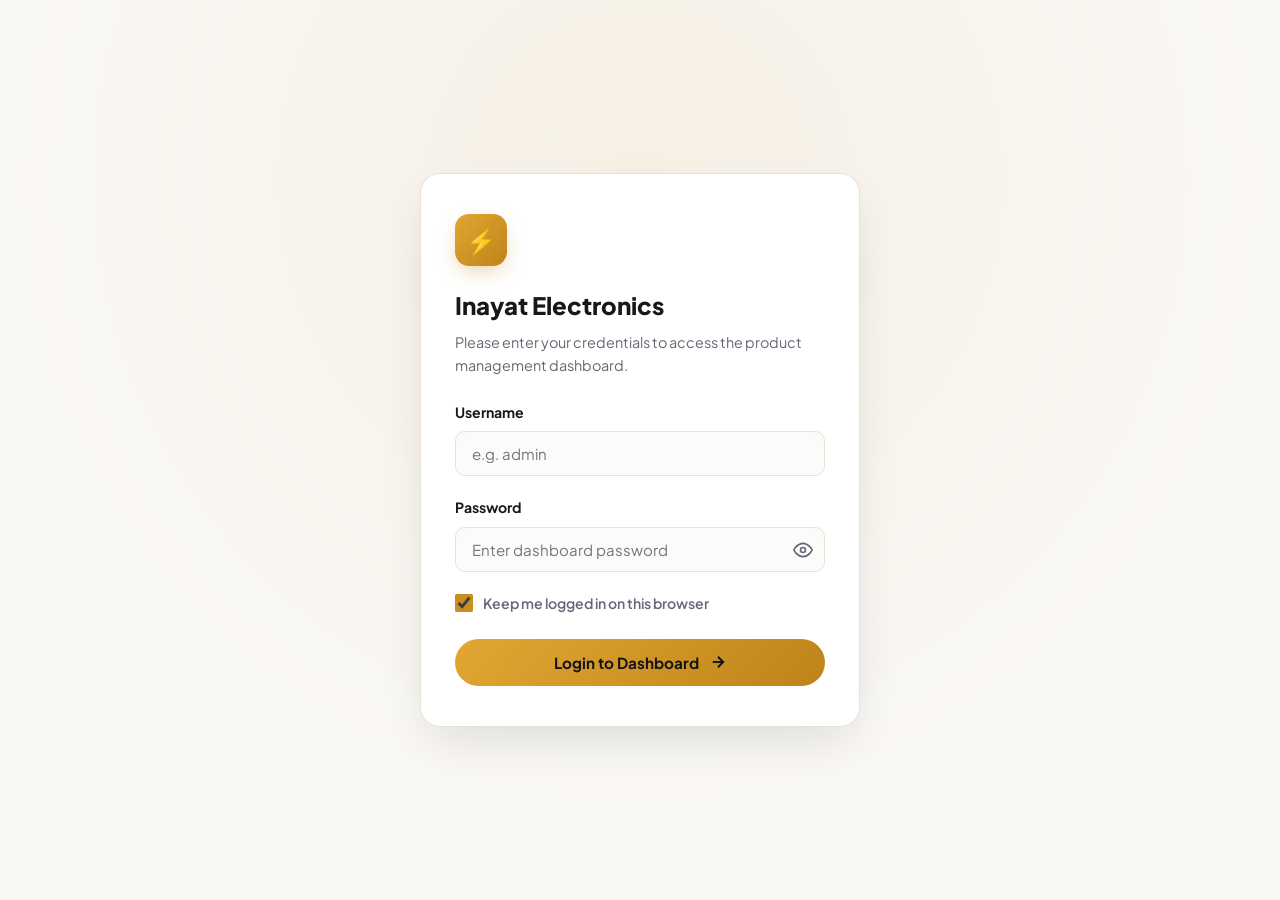
==== commit 5d8a11e1: "Remove customer feedback and add password login to dashboard" ====
--- a/admin.html
+++ b/admin.html
@@ -17,8 +17,48 @@
 </head>
 <body class="admin-body">
 
+  <!-- Login Screen Overlay -->
+  <div class="admin-login-overlay" id="adminLoginOverlay">
+    <div class="admin-login-card">
+      <div class="login-brand-badge">⚡</div>
+      <h2>Inayat Electronics</h2>
+      <p class="login-sub">Please enter your credentials to access the product management dashboard.</p>
+
+      <div class="login-error-alert" id="loginErrorAlert">
+        Invalid username or password. Please try again.
+      </div>
+
+      <form id="adminLoginForm">
+        <div class="admin-form-group">
+          <label for="loginUsername" class="admin-form-label">Username</label>
+          <input type="text" id="loginUsername" class="admin-form-input" placeholder="e.g. admin" autocomplete="username" required>
+        </div>
+
+        <div class="admin-form-group">
+          <label for="loginPassword" class="admin-form-label">Password</label>
+          <div class="password-input-wrap">
+            <input type="password" id="loginPassword" class="admin-form-input" placeholder="Enter dashboard password" autocomplete="current-password" required>
+            <button type="button" class="password-toggle-btn" id="togglePasswordVisibility" title="Toggle password visibility">
+              <svg width="20" height="20" viewBox="0 0 24 24" fill="none" stroke="currentColor" stroke-width="2"><path d="M1 12s4-8 11-8 11 8 11 8-4 8-11 8-11-8-11-8z"></path><circle cx="12" cy="12" r="3"></circle></svg>
+            </button>
+          </div>
+        </div>
+
+        <div class="checkbox-row" style="margin-top: 10px; margin-bottom: 24px;">
+          <input type="checkbox" id="loginRememberMe" checked>
+          <label for="loginRememberMe" style="font-size: 0.88rem; color: var(--admin-text-muted);">Keep me logged in on this browser</label>
+        </div>
+
+        <button type="submit" class="btn-admin-primary">
+          <span>Login to Dashboard</span>
+          <svg width="18" height="18" viewBox="0 0 24 24" fill="none" stroke="currentColor" stroke-width="2.5"><line x1="5" y1="12" x2="19" y2="12"></line><polyline points="12 5 19 12 12 19"></polyline></svg>
+        </button>
+      </form>
+    </div>
+  </div>
+
   <!-- Admin Header -->
-  <header class="admin-header">
+  <header class="admin-header" id="adminHeaderBar" style="display: none;">
     <a href="admin.html" class="admin-brand">
       <div class="admin-logo-badge">⚡</div>
       <div class="admin-title-wrap">
@@ -28,15 +68,20 @@
     </a>
 
     <div class="admin-header-actions">
+      <span style="font-size: 0.85rem; font-weight: 700; color: var(--admin-text-muted);">User: <span style="color: var(--admin-gold);">admin</span></span>
       <a href="index.html" class="btn-header-site" target="_blank" rel="noopener">
         <svg width="16" height="16" viewBox="0 0 24 24" fill="none" stroke="currentColor" stroke-width="2.5"><path d="M18 13v6a2 2 0 0 1-2 2H5a2 2 0 0 1-2-2V8a2 2 0 0 1 2-2h6"></path><polyline points="15 3 21 3 21 9"></polyline><line x1="10" y1="14" x2="21" y2="3"></line></svg>
         <span>View Live Website</span>
       </a>
+      <button class="btn-logout" id="headerLogoutBtn" title="Log out from dashboard">
+        <svg width="15" height="15" viewBox="0 0 24 24" fill="none" stroke="currentColor" stroke-width="2"><path d="M9 21H5a2 2 0 0 1-2-2V5a2 2 0 0 1 2-2h4"></path><polyline points="16 17 21 12 16 7"></polyline><line x1="21" y1="12" x2="9" y2="12"></line></svg>
+        <span>Logout</span>
+      </button>
     </div>
   </header>
 
   <!-- Admin Main Layout -->
-  <div class="admin-layout">
+  <div class="admin-layout" id="adminMainLayout" style="display: none;">
     <!-- Sidebar Navigation -->
     <aside class="admin-sidebar">
       <nav class="admin-nav">
--- a/css/admin.css
+++ b/css/admin.css
@@ -730,3 +730,111 @@
     grid-template-columns: 1fr;
   }
 }
+
+/* Login Screen Overlay */
+.admin-login-overlay {
+  position: fixed;
+  inset: 0;
+  background: radial-gradient(circle at 50% 20%, rgba(201, 142, 31, 0.08) 0%, transparent 65%), #FAF8F5;
+  display: flex;
+  align-items: center;
+  justify-content: center;
+  padding: 24px;
+  z-index: 5000;
+}
+
+.admin-login-card {
+  background-color: #FFFFFF;
+  border: 1px solid var(--admin-border);
+  border-radius: 20px;
+  box-shadow: 0 20px 50px -10px rgba(18, 19, 22, 0.12);
+  width: 100%;
+  max-width: 440px;
+  padding: 40px 34px;
+  text-align: left;
+}
+
+.login-brand-badge {
+  width: 52px;
+  height: 52px;
+  border-radius: 14px;
+  background: linear-gradient(135deg, #E2A633 0%, #BE8419 100%);
+  color: #121316;
+  display: flex;
+  align-items: center;
+  justify-content: center;
+  font-size: 1.5rem;
+  font-weight: 800;
+  margin-bottom: 20px;
+  box-shadow: 0 8px 20px -4px rgba(201, 142, 31, 0.4);
+}
+
+.admin-login-card h2 {
+  font-size: 1.5rem;
+  font-weight: 800;
+  color: var(--admin-text-main);
+  margin-bottom: 6px;
+}
+
+.admin-login-card p.login-sub {
+  font-size: 0.9rem;
+  color: var(--admin-text-muted);
+  margin-bottom: 24px;
+}
+
+.login-error-alert {
+  background-color: #FDE8E8;
+  border: 1px solid #F8B4B4;
+  color: var(--admin-danger);
+  border-radius: 10px;
+  padding: 12px 14px;
+  font-size: 0.88rem;
+  font-weight: 600;
+  margin-bottom: 20px;
+  display: none;
+}
+
+.password-input-wrap {
+  position: relative;
+}
+
+.password-input-wrap input {
+  padding-right: 44px;
+}
+
+.password-toggle-btn {
+  position: absolute;
+  right: 12px;
+  top: 50%;
+  transform: translateY(-50%);
+  background: none;
+  border: none;
+  cursor: pointer;
+  color: var(--admin-text-muted);
+  display: flex;
+  align-items: center;
+  justify-content: center;
+}
+
+.password-toggle-btn:hover {
+  color: var(--admin-text-main);
+}
+
+.btn-logout {
+  display: inline-flex;
+  align-items: center;
+  gap: 6px;
+  padding: 8px 16px;
+  border-radius: 9999px;
+  background-color: #FDE8E8;
+  color: var(--admin-danger);
+  font-size: 0.85rem;
+  font-weight: 700;
+  border: 1px solid #F8B4B4;
+  cursor: pointer;
+  transition: all 0.2s ease;
+}
+
+.btn-logout:hover {
+  background-color: #FBD5D5;
+}
